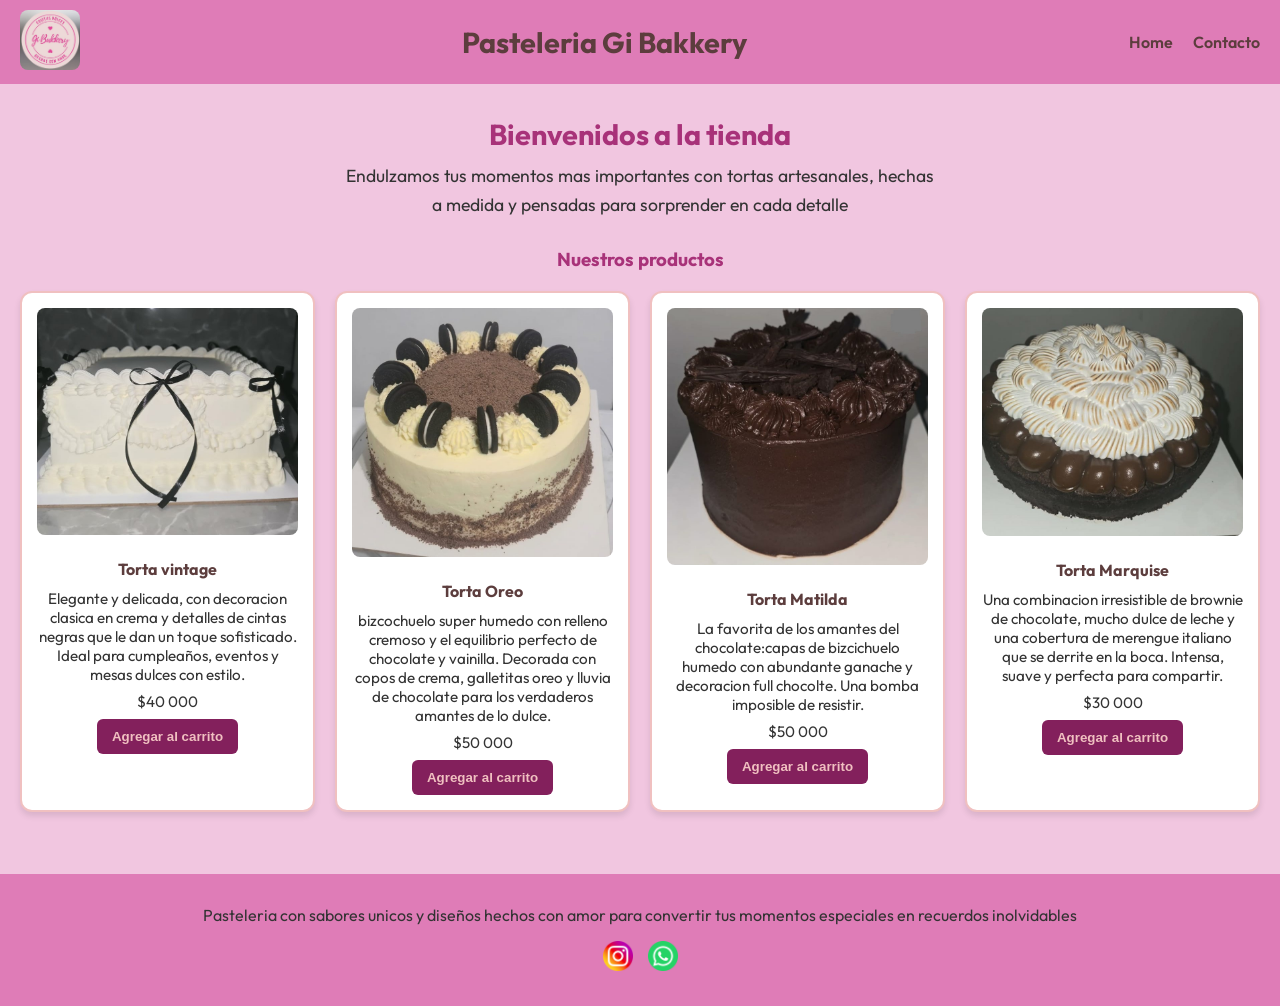
==== index.html @ 6bc0af1f "carga de proyecto" ====
<!DOCTYPE html>
<html lang="en">
<head>
    <meta charset="UTF-8">
    <meta name="viewport" content="width=device-width, initial-scale=1.0">
   <link rel="preconnect" href="https://fonts.googleapis.com">
<link rel="preconnect" href="https://fonts.gstatic.com" crossorigin>
<link href="https://fonts.googleapis.com/css2?family=Outfit:wght@100..900&display=swap" rel="stylesheet">
    <link rel="stylesheet" href="./css/style.css">
    <title>Document</title>
</head>
<body>
    <header>
           <div class="div-logo"> 
        <a href="index.html" ><img src="multimedia/imagenes/logo.jpeg" alt="logo"></a></div>
        <h1 class="titulo-home ">Pasteleria Gi Bakkery</h1>
        
        <nav class="header-nav">
            <ul>
                <li><a href="index.html">Home</a></li>
                <li><a href="./pages/contacto.html">Contacto</a></li>
            </ul>
        </nav>
       
    </header>
    <main>
        
        <h2 class="titulo-home text-secondary ">Bienvenidos a la tienda</h2>
        <p class="parrafo">Endulzamos tus momentos mas importantes con tortas artesanales, hechas a medida y pensadas para sorprender en cada detalle</p>
   <section>
    <h3 class="titulo-productos text-secondary">Nuestros productos</h3>
    <div class="contenedor-tarjetas">

<article class="card text-dark">
    <img src="./multimedia/imagenes/torta1.jpeg" alt="torta vintage">
    <h4>Torta vintage</h4>
    <p>Elegante y delicada, con decoracion clasica en crema y detalles de cintas negras que le dan un toque sofisticado. Ideal para cumpleaños, eventos y mesas dulces con estilo.</p>
    <p>$40 000</p>
    <button class="btn bg-secondary text-dark">Agregar al carrito</button>
</article>

<article class="card ">
    <img src="./multimedia/imagenes/torta2.jpeg" alt="torta oreo">
    <h4>Torta Oreo</h4>
    <p>bizcochuelo super humedo con relleno cremoso y el equilibrio perfecto de chocolate y vainilla. Decorada con copos de crema, galletitas oreo y lluvia de chocolate para los verdaderos amantes de lo dulce.</p>
    <p>$50 000</p>
    <button class="btn bg-secondary text-dark">Agregar al carrito</button>
</article>

<article class="card ">
    <img src="./multimedia/imagenes/torta3.jpeg" alt="torta vintage">
    <h4>Torta Matilda</h4>
    <p>La favorita de los amantes del chocolate:capas de bizcichuelo humedo con abundante ganache y decoracion full chocolte. Una bomba imposible de resistir.</p>
    <p>$50 000</p>
    <button class="btn bg-secondary text-dark">Agregar al carrito</button>
</article>

<article class="card ">
    <img src="./multimedia/imagenes/torta4.jpeg" alt="torta vintage">
    <h4>Torta Marquise</h4>
    <p>Una combinacion irresistible de brownie de chocolate, mucho dulce de leche y una cobertura de merengue italiano que se derrite en la boca. Intensa, suave y perfecta para compartir.</p>
    <p>$30 000</p>
    <button class="btn bg-secondary text-dark">Agregar al carrito</button>
</article>

    </div>
   </section>
   
    </main>
    <footer>
        <p>Pasteleria con sabores unicos y diseños hechos con amor para convertir tus momentos especiales en recuerdos inolvidables</p>
        <nav><ul class="footer-list">
            <li><img src="./multimedia/imagenes/instagram-logo.png" alt="instagram"></li>
            <li><img src="./multimedia/imagenes/wsp-logo.png" alt="whatsapp"></li>
        </ul></nav>
    </footer>
</body>
</html>
---- css/style.css ----
/* Fuente general */
body {
    font-family: "Outfit", sans-serif;
    margin: 0;
    padding: 0;
    background-color: #F1C6E0; /* tono pastel suave */
    color: #333;
}

/* Header */
header {
    display: flex;
    align-items: center;
    justify-content: space-between;
    background-color: #DF7CB7; /* rosa pastel */
    padding: 10px 20px;
}

header img {
    height: 60px;
    border-radius: 8px;
}

.titulo-home {
    font-size: 1.8rem;
    color: #5c3d3d;
    margin: 0;
}

.header-nav ul {
    list-style: none;
    display: flex;
    gap: 20px;
    margin: 0;
    padding: 0;
}

.header-nav a {
    text-decoration: none;
    color: #5c3d3d;
    font-weight: 600;
    transition: color 0.3s;
}

.header-nav a:hover {
    color: #a83279;
}

/* Main */
main {
   display: flex;
    padding: 20px;
    text-align: center;
   justify-content: center;
   align-items: center;
   flex-direction: column;
   min-height: 80vh;
  
}

.text-secondary {
    color: #a83279;
}

.parrafo {
    max-width: 600px;
    margin: 10px auto;
    font-size: 1.1rem;
    line-height: 1.6;
}

/* Tarjetas de productos */
.contenedor-tarjetas {
    display: grid;
    grid-template-columns: repeat(auto-fit, minmax(250px, 1fr));
    gap: 20px;
    margin-top: 20px;
}

.card {
    background-color: #fff;
    border: 2px solid #f0c0c0;
    border-radius: 12px;
    padding: 15px;
    text-align: center;
    box-shadow: 0 4px 6px rgba(0,0,0,0.1);
    transition: transform 0.3s;
}

.card:hover {
    transform: translateY(-5px);
}

.card img {
    width: 100%;
    border-radius: 8px;
    margin-bottom: 10px;
}

.card h4 {
    margin: 10px 0;
    color: #5c3d3d;
}

.card p {
    font-size: 0.95rem;
    margin: 8px 0;
}

/* Botones */
.btn {
    padding: 10px 15px;
    border: none;
    border-radius: 6px;
    cursor: pointer;
    font-weight: 600;
    transition: background-color 0.3s;
}

.bg-secondary {
    background-color: #83205C;
    color: #f0c0c0;
}

.btn:hover {
    background-color: #5E1742;
    color: #fff;
}

/* Footer */
footer {
    background-color: #DF7CB7;
    text-align: center;
    padding: 15px;
    margin-top: 30px;
}

.footer-list {
    list-style: none;
    display: flex;
    justify-content: center;
    gap: 15px;
    padding: 0;
    margin-top: 10px;
}

.footer-list img {
    height: 30px;
    cursor: pointer;
    transition: transform 0.3s;
}

.footer-list img:hover {
    transform: scale(1.1);
}

.form-contacto{
  background-color: #DFA9C6;
  color: #772C54;
  width: 100%;
  max-width: 50rem;
  font-size: 2rem;
  padding: 3rem;
  border-radius: 1rem;
  box-shadow: 0 10px 30px rgba(0, 0, 0, 0.15);
 align-items: center;
}

.grupo-input{
  display: flex;
  flex-direction: column;
  gap: 2rem;
  margin-bottom: 2rem;


}

.grupo-input input, .grupo-input textarea{
  border: none;
  background-color: transparent;
  border-bottom: solid 2px #2a1e35;
  margin-bottom: 3rem;
}

.grupo-input textarea{
  min-height: 10rem;
  resize: vertical;
}

/*media queries*/

@media(max-width:600px){
  header, footer{
    flex-direction: column;
  }
  .header-nav, .div-logo{
margin: 0;
  }
}
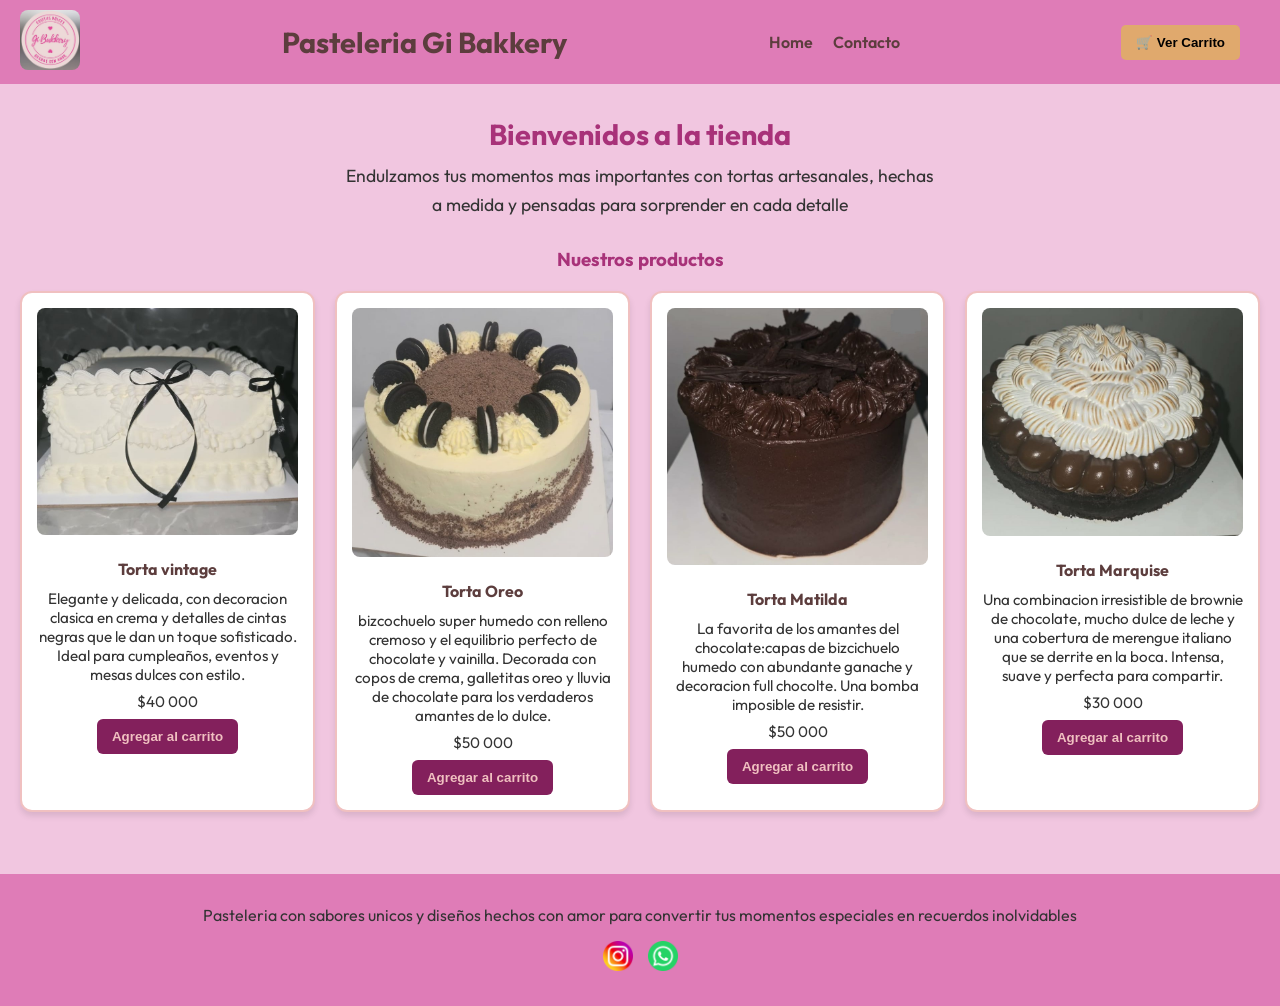
==== commit 2f481a0c: "parte final parte final" ====
--- a/index.html
+++ b/index.html
@@ -21,7 +21,27 @@
                 <li><a href="./pages/contacto.html">Contacto</a></li>
             </ul>
         </nav>
-       
+       <!-- Botón para abrir el carrito -->
+    <div style="text-align: right; padding: 10px 20px;">
+        <button id="ver-carrito" style="padding: 10px 15px; background: #e0a96d; border: none; cursor: pointer; font-weight: bold; border-radius: 5px;">
+            🛒 Ver Carrito
+        </button>
+    </div>
+
+    <!-- Ventana flotante del carrito -->
+    <div id="modal-carrito" style="display: none; position: fixed; top: 0; left: 0; width: 100%; height: 100%; background: rgba(0,0,0,0.5); z-index: 1000; justify-content: center; align-items: center;">
+        <div style="background: white; padding: 20px; border-radius: 8px; width: 90%; max-width: 500px; color: black;">
+            <h3 style="margin-top: 0;">Tu Carrito de Compras</h3>
+            <div id="lista-carrito-modal" style="max-height: 300px; overflow-y: auto; margin-bottom: 20px;">
+                <p>El carrito está vacío</p>
+            </div>
+            <h4 id="total-carrito" style="text-align: right;">Total: $0</h4>
+            <div style="display: flex; justify-content: space-between; margin-top: 20px;">
+                <button id="cerrar-carrito" style="padding: 10px; background: #ccc; border: none; cursor: pointer;">Cerrar</button>
+                <button id="finalizar-compra" style="padding: 10px; background: #5cb85c; color: white; border: none; cursor: pointer; font-weight: bold;">Finalizar Compra</button>
+            </div>
+        </div>
+    </div>
     </header>
     <main>
         
@@ -74,5 +94,10 @@
             <li><img src="./multimedia/imagenes/wsp-logo.png" alt="whatsapp"></li>
         </ul></nav>
     </footer>
+    <!-- Notificación flotante estética de la pastelería -->
+    <div id="notificacion-pasteleria" style="display: none; position: fixed; bottom: 20px; right: 20px; background: #333; color: white; padding: 15px 25px; border-radius: 8px; box-shadow: 0 4px 12px rgba(0,0,0,0.15); z-index: 2000; font-family: 'Outfit', sans-serif; font-weight: 500;">
+        <span style="color: #e0a96d; font-weight: bold; margin-right: 5px;">Gi Bakkery:</span> <span id="texto-notificacion"></span>
+    </div>
+    <script src="./js/carrito.js"></script>
 </body>
 </html>
